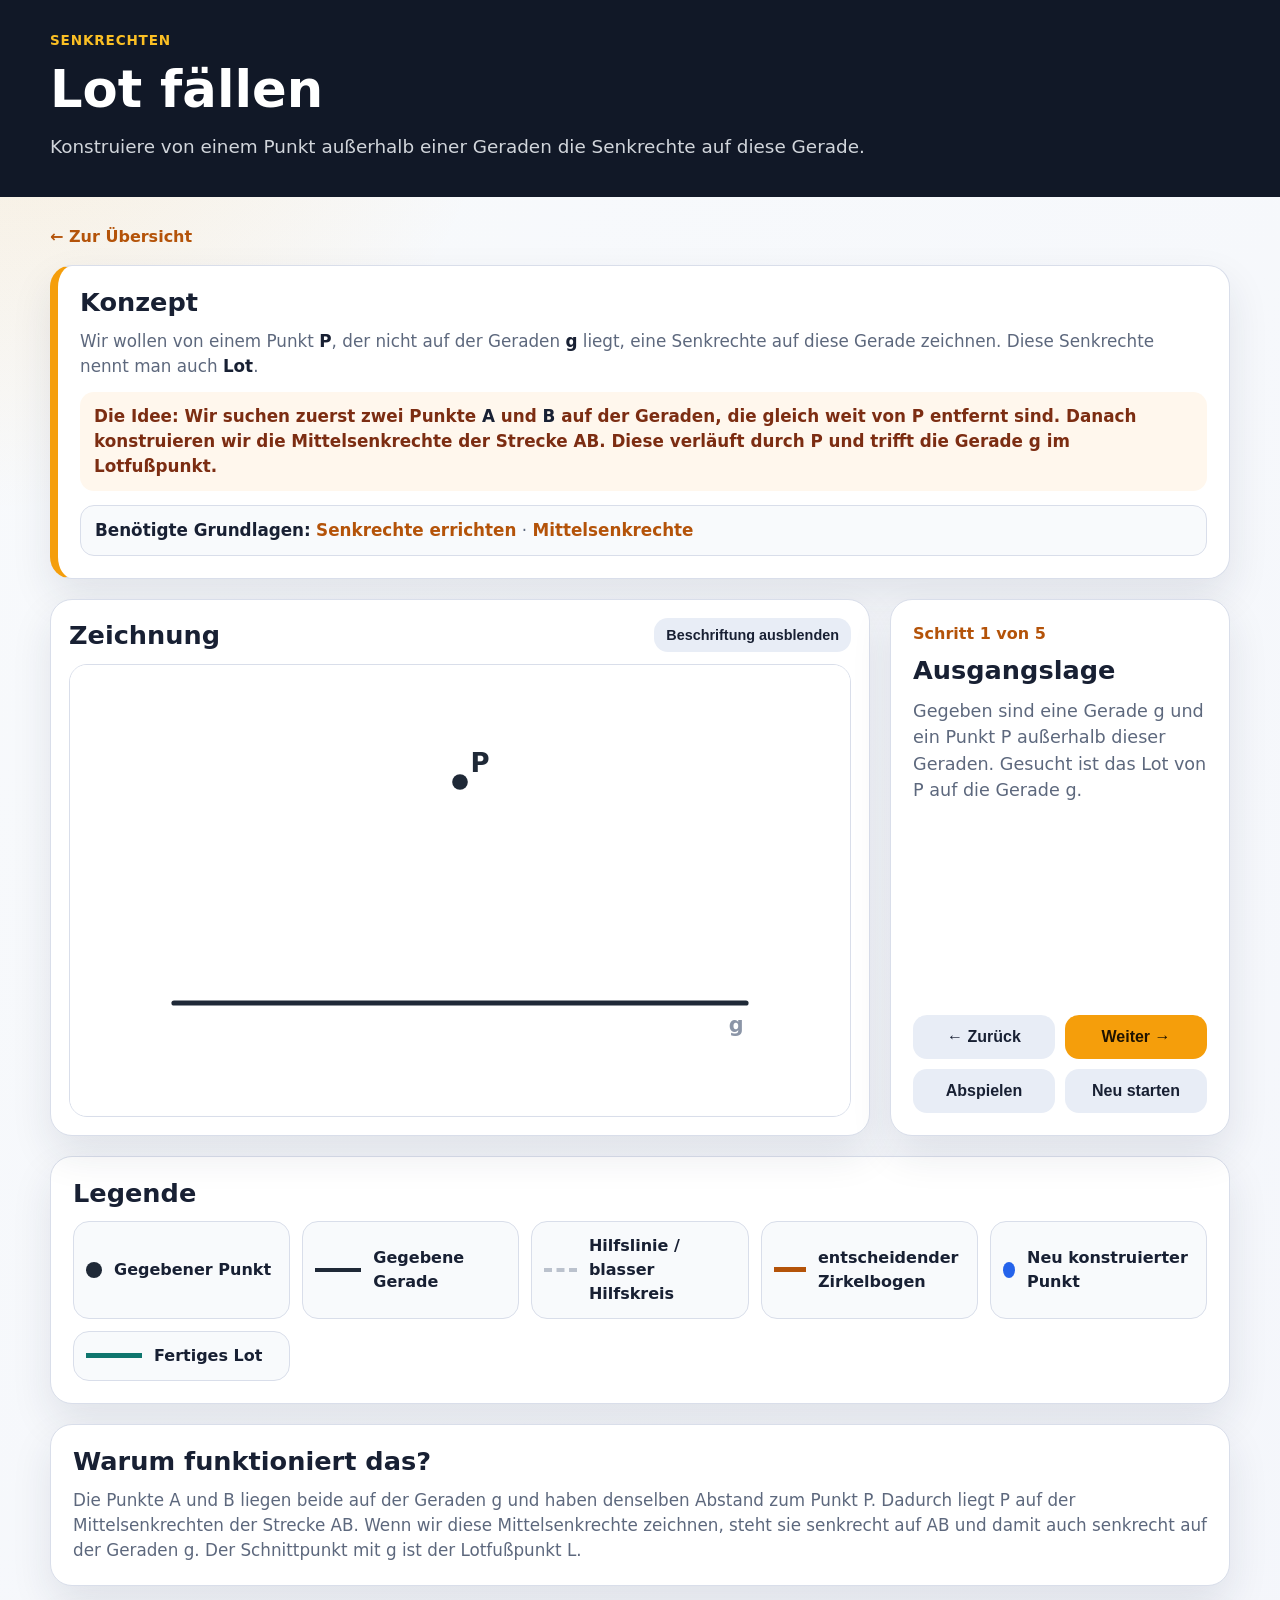
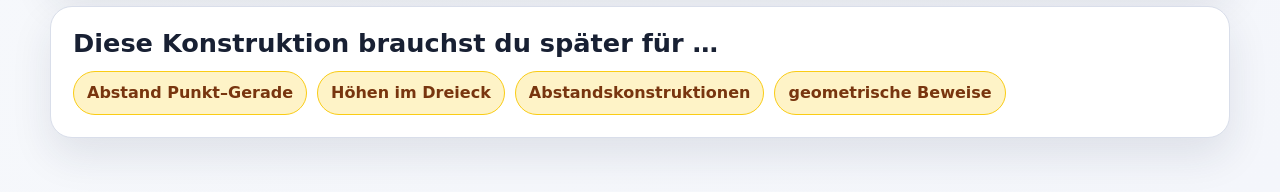
==== konstruktionen/lot-faellen.html @ 26b35b59 "Initial Commit Lernpfad mit den Grundkonstruktionen sowie Konstruktion der Senkrechten" ====
<!doctype html>
<html lang="de">
<head>
  <meta charset="utf-8">
  <meta name="viewport" content="width=device-width, initial-scale=1">
  <title>Lot fällen</title>
  <link rel="stylesheet" href="../css/style.css">
</head>
<body>
  <header class="site-header compact">
    <div class="header-inner">
      <p class="label">Senkrechten</p>
      <h1>Lot fällen</h1>
      <p class="subtitle">
        Konstruiere von einem Punkt außerhalb einer Geraden die Senkrechte auf diese Gerade.
      </p>
    </div>
  </header>

  <main class="page construction-page">
    <nav class="breadcrumb" aria-label="Navigation">
      <a href="../index.html">← Zur Übersicht</a>
    </nav>

    <section class="concept-card">
      <h2>Konzept</h2>
      <p>
        Wir wollen von einem Punkt <strong>P</strong>, der nicht auf der Geraden <strong>g</strong> liegt,
        eine Senkrechte auf diese Gerade zeichnen. Diese Senkrechte nennt man auch <strong>Lot</strong>.
      </p>
      <p class="concept-hint">
        Die Idee: Wir suchen zuerst zwei Punkte <strong>A</strong> und <strong>B</strong> auf der Geraden,
        die gleich weit von P entfernt sind. Danach konstruieren wir die Mittelsenkrechte der Strecke AB.
        Diese verläuft durch P und trifft die Gerade g im Lotfußpunkt.
      </p>

      <div class="prerequisite-box">
        <strong>Benötigte Grundlagen:</strong>
        <a href="senkrechte-errichten.html">Senkrechte errichten</a>
        <span> · </span>
        <a href="mittelsenkrechte.html">Mittelsenkrechte</a>
      </div>
    </section>

    <section class="construction-layout">
      <article class="drawing-card">
        <div class="drawing-topline">
          <h2>Zeichnung</h2>
          <button id="toggleLabels" class="small-button" type="button">Beschriftung ausblenden</button>
        </div>

        <svg id="constructionSvg" viewBox="0 0 900 520" role="img" aria-labelledby="svgTitle svgDesc">
          <title id="svgTitle">Lot fällen</title>
          <desc id="svgDesc">
            Von einem Punkt P außerhalb einer Geraden g wird das Lot auf die Gerade konstruiert.
          </desc>

          <defs>
            <filter id="softGlow" x="-30%" y="-30%" width="160%" height="160%">
              <feGaussianBlur stdDeviation="4" result="blur" />
              <feMerge>
                <feMergeNode in="blur" />
                <feMergeNode in="SourceGraphic" />
              </feMerge>
            </filter>
          </defs>

          <rect x="0" y="0" width="900" height="520" class="svg-background" />

          <!-- =====================================================
               Schritt 1: Ausgangslage
               ===================================================== -->
          <g id="ausgangslage" class="step-element step-1">
            <line x1="120" y1="390" x2="780" y2="390" class="given-line" />
            <circle cx="450" cy="135" r="9" class="given-point" />
            <text x="462" y="124" class="label-text">P</text>
            <text x="760" y="424" class="tool-label">g</text>
          </g>

          <!-- =====================================================
               Schritt 2: Kreis um P schneidet die Gerade in A und B
               Mittelpunkt P = (450|135), Radius = 315
               A = (262|390), B = (638|390)
               Die orangefarbenen Bögen liegen als kurze Ausschnitte
               auf dem Kreis um P.
               ===================================================== -->
          <g id="kreisUmP" class="step-element step-2">
            <circle cx="450" cy="135" r="315" class="helper-circle faint-circle" />

            <!-- kurzer hervorgehobener Kreisbogen direkt neben A -->
            <path d="M363.2 437.8 A315 315 0 0 1 188.9 311.1"
                  class="construction-arc" />

            <!-- kurzer hervorgehobener Kreisbogen direkt neben B -->
            <path d="M711.1 311.1 A315 315 0 0 1 536.8 437.8"
                  class="construction-arc" />

            <circle cx="262" cy="390" r="9" class="new-point" filter="url(#softGlow)" />
            <circle cx="638" cy="390" r="9" class="new-point" filter="url(#softGlow)" />
            <text x="238" y="428" class="label-text new-label">A</text>
            <text x="650" y="428" class="label-text new-label">B</text>
          </g>

          <!-- =====================================================
               Schritt 3: Bogen um A
               Mittelpunkt A = (262|390), Radius ≈ 260.3
               Der orangefarbene Bogen liegt auf dem Kreis um A.
               ===================================================== -->
          <g id="bogenA" class="step-element step-3">
            <circle cx="262" cy="390" r="260.3" class="helper-circle faint-circle" />

            <!-- kurzer hervorgehobener Bogen auf dem Kreis um A,
                 zentriert um den späteren Schnittpunkt C -->
            <path d="M377.1 156.8 A260.3 260.3 0 0 1 500.1 285.2"
                  class="construction-arc" />
          </g>

          <!-- =====================================================
               Schritt 4: Bogen um B und Schnittpunkt C
               Mittelpunkt B = (638|390), Radius ≈ 260.3
               Schnittpunkt C = (450|210)
               ===================================================== -->
          <g id="bogenB" class="step-element step-4">
            <circle cx="638" cy="390" r="260.3" class="helper-circle faint-circle" />

            <!-- kurzer hervorgehobener Bogen auf dem Kreis um B,
                 ebenfalls zentriert um den Schnittpunkt C -->
            <path d="M399.9 285.2 A260.3 260.3 0 0 1 522.9 156.8"
                  class="construction-arc" />

            <!-- korrigierter Schnittpunkt der beiden Kreise -->
            <circle cx="450" cy="210" r="10" class="new-point" filter="url(#softGlow)" />
            <text x="462" y="210" class="label-text new-label">C</text>
          </g>

          <!-- =====================================================
               Schritt 5: Lot zeichnen
               Die fertige Gerade durch P und C trifft g im Lotfußpunkt L.
               ===================================================== -->
          <g id="lot" class="step-element step-5">
            <line x1="450" y1="90" x2="450" y2="430" class="result-line" />
            <circle cx="450" cy="390" r="10" class="result-point" filter="url(#softGlow)" />
            <text x="462" y="430" class="label-text new-label">L</text>
            <text x="466" y="92" class="result-label text-large">Lot</text>
          </g>
        </svg>
      </article>

      <aside class="step-card">
        <p id="stepCounter" class="step-counter">Schritt 1 von 5</p>
        <h2 id="stepTitle">Ausgangslage</h2>
        <p id="stepText"></p>

        <div class="button-row">
          <button id="prevStep" type="button">← Zurück</button>
          <button id="nextStep" type="button" class="primary-button">Weiter →</button>
        </div>
        <div class="button-row">
          <button id="playSteps" type="button">Abspielen</button>
          <button id="resetSteps" type="button">Neu starten</button>
        </div>
      </aside>
    </section>

    <section class="legend-card" aria-label="Legende der Konstruktion">
      <h2>Legende</h2>
      <div class="legend-grid">
        <div class="legend-item">
          <span class="sample-point given"></span>
          <span>Gegebener Punkt</span>
        </div>
        <div class="legend-item">
          <span class="sample-line given"></span>
          <span>Gegebene Gerade</span>
        </div>
        <div class="legend-item">
          <span class="sample-line helper"></span>
          <span>Hilfslinie / blasser Hilfskreis</span>
        </div>
        <div class="legend-item">
          <span class="sample-line arc"></span>
          <span>entscheidender Zirkelbogen</span>
        </div>
        <div class="legend-item">
          <span class="sample-point new"></span>
          <span>Neu konstruierter Punkt</span>
        </div>
        <div class="legend-item">
          <span class="sample-line result"></span>
          <span>Fertiges Lot</span>
        </div>
      </div>
    </section>

    <section class="info-card">
      <h2>Warum funktioniert das?</h2>
      <p>
        Die Punkte A und B liegen beide auf der Geraden g und haben denselben Abstand zum Punkt P.
        Dadurch liegt P auf der Mittelsenkrechten der Strecke AB. Wenn wir diese Mittelsenkrechte zeichnen,
        steht sie senkrecht auf AB und damit auch senkrecht auf der Geraden g.
        Der Schnittpunkt mit g ist der Lotfußpunkt L.
      </p>
    </section>

    <section class="info-card links-card">
      <h2>Diese Konstruktion brauchst du später für …</h2>
      <div class="link-tags">
        <span>Abstand Punkt–Gerade</span>
        <span>Höhen im Dreieck</span>
        <span>Abstandskonstruktionen</span>
        <span>geometrische Beweise</span>
      </div>
    </section>
  </main>

  <script src="../js/lot-faellen.js"></script>
</body>
</html>
---- css/style.css ----
:root {
  --bg: #f4f6fb;
  --card: #ffffff;
  --ink: #182033;
  --muted: #5d687d;
  --line: #1f2937;
  --helper: #8b95a7;
  --accent: #f59e0b;
  --accent-dark: #b45309;
  --result: #0f766e;
  --new: #2563eb;
  --border: #d9deea;
  --shadow: 0 18px 40px rgba(27, 39, 69, 0.10);
}

* {
  box-sizing: border-box;
}

body {
  margin: 0;
  font-family: system-ui, -apple-system, BlinkMacSystemFont, "Segoe UI", sans-serif;
  color: var(--ink);
  background:
    radial-gradient(circle at top left, rgba(245, 158, 11, 0.14), transparent 32rem),
    linear-gradient(135deg, #f8fafc, var(--bg));
  line-height: 1.5;
}

.site-header {
  background: #111827;
  color: white;
  padding: 46px 20px 52px;
}

.site-header.compact {
  padding: 30px 20px 36px;
}

.header-inner,
.page {
  width: min(1180px, calc(100vw - 32px));
  margin: 0 auto;
}

.label {
  margin: 0 0 10px;
  color: #fbbf24;
  font-weight: 800;
  letter-spacing: 0.06em;
  text-transform: uppercase;
  font-size: 0.85rem;
}

h1,
h2,
h3 {
  line-height: 1.15;
}

h1 {
  margin: 0;
  font-size: clamp(2rem, 4vw, 4rem);
}

h2 {
  margin: 0 0 12px;
  font-size: clamp(1.25rem, 2vw, 1.7rem);
}

h3 {
  margin: 0 0 8px;
  font-size: 1.25rem;
}

.subtitle {
  margin: 14px 0 0;
  max-width: 850px;
  color: #d1d5db;
  font-size: 1.15rem;
}

.page {
  padding: 28px 0 54px;
}

.intro-card,
.concept-card,
.construction-card,
.drawing-card,
.step-card,
.legend-card,
.info-card {
  background: var(--card);
  border: 1px solid var(--border);
  border-radius: 22px;
  box-shadow: var(--shadow);
}

.intro-card,
.concept-card,
.legend-card,
.info-card {
  padding: 22px;
}

.intro-card {
  margin-bottom: 22px;
}

.intro-card p,
.info-card p,
.concept-card p {
  margin: 0;
  color: var(--muted);
  font-size: 1.05rem;
}

.concept-card {
  margin-bottom: 20px;
  border-left: 8px solid var(--accent);
}

.concept-card strong {
  color: var(--ink);
}

.concept-hint {
  margin-top: 12px !important;
  padding: 12px 14px;
  border-radius: 14px;
  background: #fff7ed;
  color: #7c2d12 !important;
  font-weight: 700;
}
.prerequisite-box {
  margin-top: 14px;
  padding: 12px 14px;
  border-radius: 14px;
  background: #f8fafc;
  border: 1px solid var(--border);
  color: var(--muted);
  font-size: 1.05rem;
}

.prerequisite-box strong {
  color: var(--ink);
}

.prerequisite-box a {
  color: var(--accent-dark);
  font-weight: 800;
  text-decoration: none;
}

.prerequisite-box a:hover {
  text-decoration: underline;
}

.grid.cards {
  display: grid;
  grid-template-columns: repeat(auto-fit, minmax(260px, 1fr));
  gap: 18px;
}

.construction-card {
  display: grid;
  grid-template-columns: 120px 1fr;
  gap: 16px;
  padding: 18px;
  min-height: 180px;
  color: inherit;
  text-decoration: none;
  transition: transform 0.15s ease, box-shadow 0.15s ease;
}

.construction-card.active:hover {
  transform: translateY(-3px);
  box-shadow: 0 24px 44px rgba(27, 39, 69, 0.14);
}

.construction-card.disabled {
  opacity: 0.62;
}

.construction-card p {
  margin: 0 0 12px;
  color: var(--muted);
}

.construction-card span {
  color: var(--accent-dark);
  font-weight: 800;
}

.card-icon {
  background: #f8fafc;
  border-radius: 18px;
  display: grid;
  place-items: center;
}

.card-icon svg {
  width: 100%;
  height: 120px;
}

.svg-given {
  stroke: var(--line);
  stroke-width: 6;
  fill: none;
  stroke-linecap: round;
}

.svg-helper {
  stroke: var(--helper);
  stroke-width: 4;
  fill: none;
  stroke-dasharray: 9 9;
}

.svg-result {
  stroke: var(--result);
  stroke-width: 6;
  fill: none;
  stroke-linecap: round;
}

.svg-point {
  fill: var(--line);
}

.svg-point-new {
  fill: var(--new);
}

/* =========================================================
   ÜBERSICHT ALS VERTIKALER LERNPFAD
   ========================================================= */

.learning-path {
  display: grid;
  gap: 24px;
}

.path-group {
  position: relative;
  display: grid;
  gap: 14px;
}

.path-group::before {
  content: "";
  position: absolute;
  left: 28px;
  top: 68px;
  bottom: -12px;
  width: 3px;
  border-radius: 999px;
  background: linear-gradient(var(--border), rgba(217, 222, 234, 0));
}

.path-group:last-child::before {
  display: none;
}

.path-group-header {
  display: grid;
  grid-template-columns: 58px 1fr;
  gap: 16px;
  align-items: center;
}

.path-group-header h2 {
  margin: 0 0 5px;
}

.path-group-header p {
  margin: 0;
  color: var(--muted);
}

.path-level {
  width: 58px;
  height: 58px;
  border-radius: 50%;
  display: grid;
  place-items: center;
  background: #111827;
  color: #fbbf24;
  font-weight: 900;
  font-size: 1.35rem;
  box-shadow: var(--shadow);
  z-index: 1;
}

.path-card {
  margin-left: 74px;
  min-height: 150px;
  grid-template-columns: 150px 1fr;
}

.path-card .card-icon svg {
  height: 112px;
}

@media (max-width: 700px) {
  .path-group::before {
    left: 22px;
  }

  .path-group-header {
    grid-template-columns: 46px 1fr;
  }

  .path-level {
    width: 46px;
    height: 46px;
    font-size: 1.1rem;
  }

  .path-card {
    margin-left: 0;
    grid-template-columns: 110px 1fr;
  }
}

@media (max-width: 520px) {
  .path-card {
    grid-template-columns: 1fr;
  }
}

/* =========================================================
   KONSTRUKTIONSSEITEN
   ========================================================= */

.breadcrumb {
  margin-bottom: 16px;
}

.breadcrumb a {
  color: var(--accent-dark);
  font-weight: 800;
  text-decoration: none;
}

.construction-layout {
  display: grid;
  grid-template-columns: minmax(0, 1fr) 340px;
  gap: 20px;
  align-items: stretch;
}

.drawing-card {
  padding: 18px;
}

.drawing-topline {
  display: flex;
  justify-content: space-between;
  align-items: center;
  gap: 16px;
  margin-bottom: 12px;
}

.drawing-topline h2 {
  margin: 0;
}

svg#constructionSvg {
  width: 100%;
  height: auto;
  display: block;
  border: 1px solid var(--border);
  border-radius: 18px;
  background: #fdfefe;
}

.svg-background {
  fill: #ffffff;
}

.given-line {
  stroke: var(--line);
  stroke-width: 6;
  stroke-linecap: round;
}

.given-point {
  fill: var(--line);
}

.helper-circle,
.radius-line {
  stroke: var(--helper);
  stroke-width: 3.4;
  fill: none;
  stroke-dasharray: 12 10;
  stroke-linecap: round;
}

.faint-circle {
  opacity: 0.28;
}

.construction-arc {
  stroke: var(--accent-dark);
  stroke-width: 7;
  fill: none;
  stroke-linecap: round;
}

.hidden-arc {
  stroke: var(--helper);
  stroke-width: 2.5;
  stroke-dasharray: 10 12;
  opacity: 0.18;
}

.radius-line {
  opacity: 0.45;
}

.new-point {
  fill: var(--new);
}

.result-line {
  stroke: var(--result);
  stroke-width: 7;
  stroke-linecap: round;
}

.result-point {
  fill: var(--result);
}

.label-text {
  font-size: 30px;
  font-weight: 800;
  fill: var(--line);
}

.tool-label {
  font-size: 24px;
  font-weight: 700;
  fill: var(--helper);
}

.new-label {
  fill: var(--new);
}

.result-label {
  fill: var(--result);
  font-weight: 800;
}

.text-large {
  font-size: 26px;
}

.step-element {
  opacity: 0;
  transition: opacity 0.35s ease;
}

.step-element.visible {
  opacity: 1;
}

.step-element.active .helper-circle,
.step-element.active .radius-line,
.step-element.active .result-line,
.step-element.active .given-line {
  filter: drop-shadow(0 0 4px rgba(245, 158, 11, 0.65));
}

/* =========================================================
   SCHRITTBOX UND BUTTONS
   ========================================================= */

.step-card {
  padding: 22px;
  display: flex;
  flex-direction: column;
  justify-content: flex-start;
  min-height: 100%;
}

.step-counter {
  margin: 0 0 10px;
  color: var(--accent-dark);
  font-weight: 900;
}

#stepText {
  color: var(--muted);
  font-size: 1.1rem;
  margin: 0 0 22px;
}

button {
  border: 0;
  border-radius: 14px;
  padding: 13px 16px;
  background: #e8edf6;
  color: var(--ink);
  font-weight: 800;
  font-size: 1rem;
  cursor: pointer;
}

button:hover {
  background: #dce4f1;
}

button:focus {
  outline: 3px solid rgba(245, 158, 11, 0.45);
  outline-offset: 2px;
}

.primary-button {
  background: var(--accent);
  color: #1f1300;
}

.primary-button:hover {
  background: #fbbf24;
}

.small-button {
  padding: 9px 12px;
  font-size: 0.9rem;
}

.button-row {
  display: grid;
  grid-template-columns: 1fr 1fr;
  gap: 10px;
  margin-top: 10px;
}

/* Die erste Button-Zeile klebt am unteren Rand der Schrittbox.
   Dadurch springen die Buttons nicht mehr bei unterschiedlich langen Texten. */
.step-card .button-row:first-of-type {
  margin-top: auto;
  padding-top: 18px;
}

/* =========================================================
   LEGENDE UND INFOKARTEN
   ========================================================= */

.legend-card {
  margin-top: 20px;
}

.legend-grid {
  display: grid;
  grid-template-columns: repeat(auto-fit, minmax(210px, 1fr));
  gap: 12px;
}

.legend-item {
  display: flex;
  align-items: center;
  gap: 12px;
  padding: 12px;
  border: 1px solid var(--border);
  border-radius: 16px;
  background: #f8fafc;
  font-weight: 700;
}

.sample-line {
  width: 56px;
  height: 0;
  border-top: 4px solid var(--line);
  display: inline-block;
}

.sample-line.helper {
  border-top-color: var(--helper);
  border-top-style: dashed;
  opacity: 0.55;
}

.sample-line.arc {
  border-top-color: var(--accent-dark);
  border-top-width: 5px;
}

.sample-line.result {
  border-top-color: var(--result);
  border-top-width: 5px;
}

.sample-point {
  width: 16px;
  height: 16px;
  border-radius: 50%;
  display: inline-block;
  background: var(--line);
}

.sample-point.new {
  background: var(--new);
}

.sample-point.given {
  background: var(--line);
}

.info-card {
  margin-top: 20px;
}

.link-tags {
  display: flex;
  flex-wrap: wrap;
  gap: 10px;
}

.link-tags span {
  background: #fef3c7;
  border: 1px solid #facc15;
  color: #78350f;
  border-radius: 999px;
  padding: 9px 13px;
  font-weight: 800;
}

.labels-hidden .label-text,
.labels-hidden .tool-label,
.labels-hidden .result-label {
  display: none;
}

/* =========================================================
   RESPONSIVE ANPASSUNGEN
   ========================================================= */

@media (max-width: 950px) {
  .construction-layout {
    grid-template-columns: 1fr;
  }

  .construction-card {
    grid-template-columns: 96px 1fr;
  }
}

@media (max-width: 560px) {
  .drawing-topline {
    align-items: flex-start;
    flex-direction: column;
  }

  .button-row {
    grid-template-columns: 1fr;
  }

  .construction-card {
    grid-template-columns: 1fr;
  }

  .card-icon svg {
    height: 100px;
  }
}
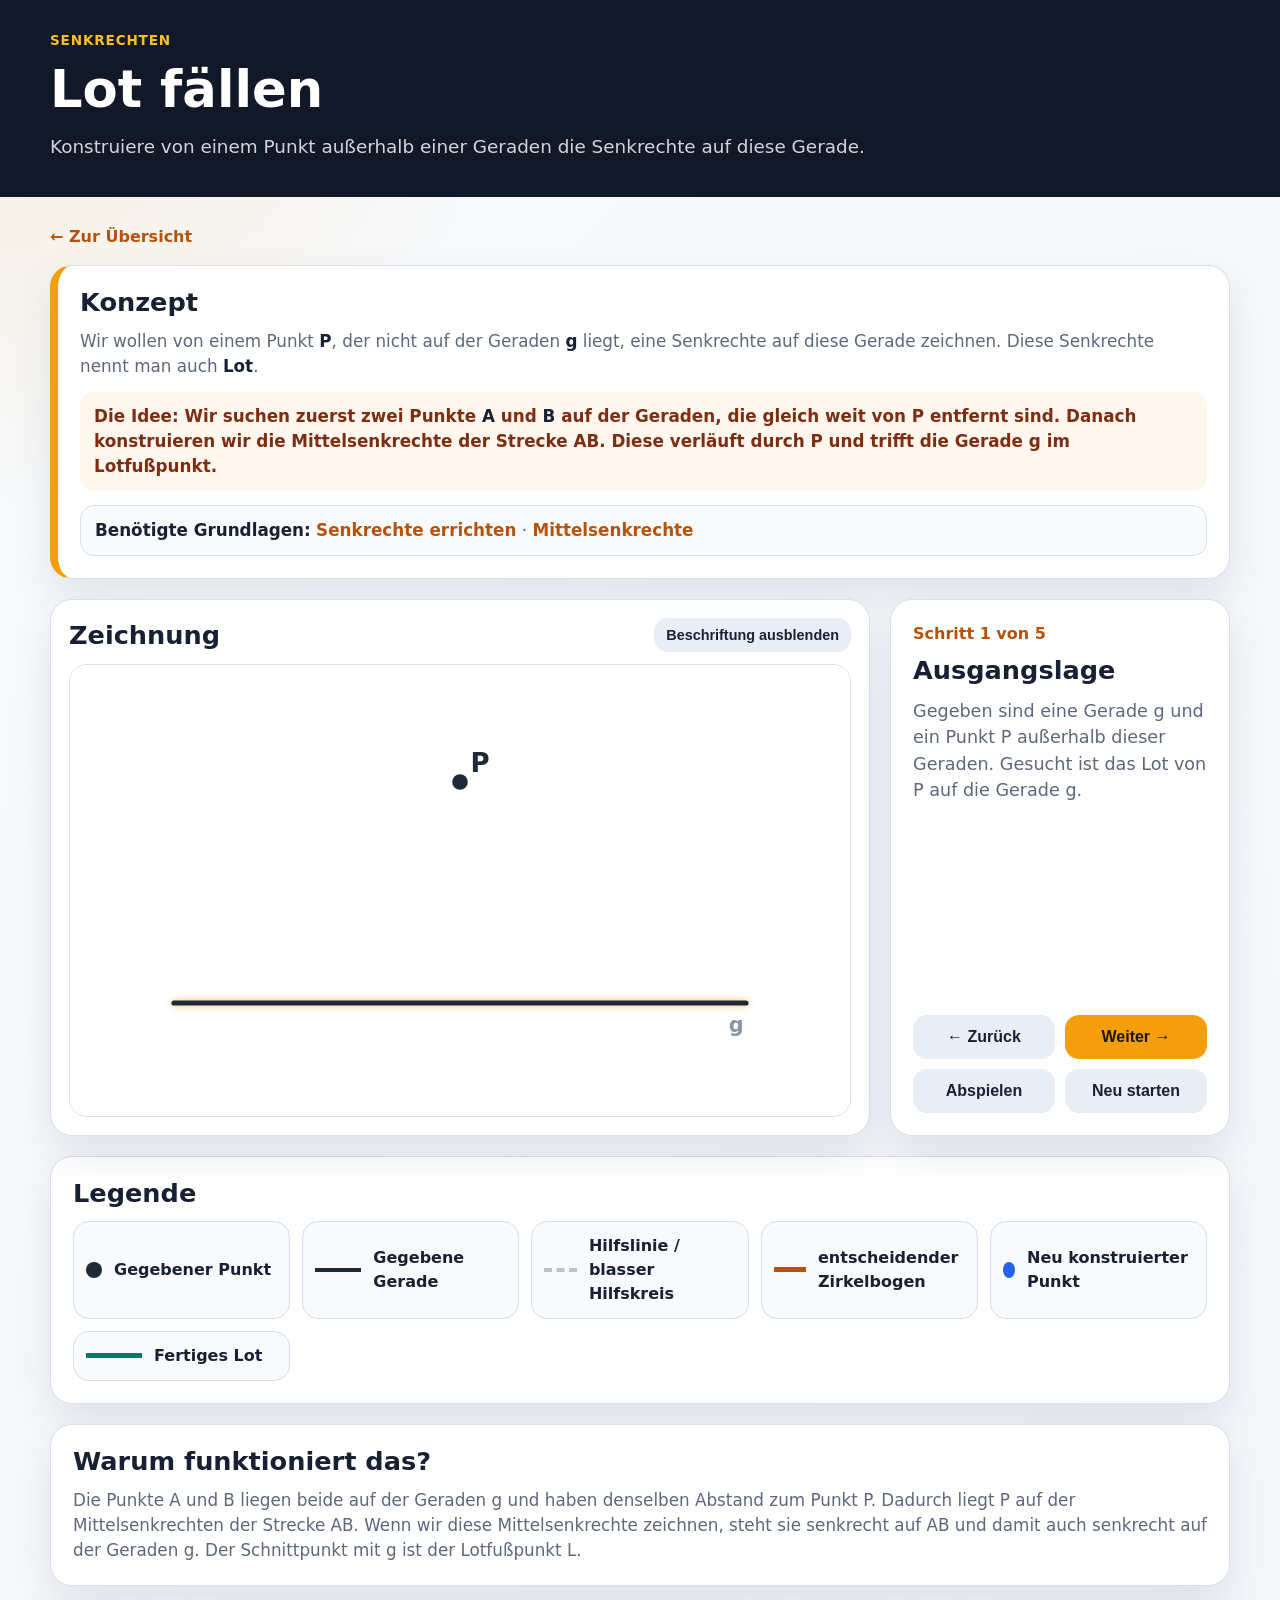
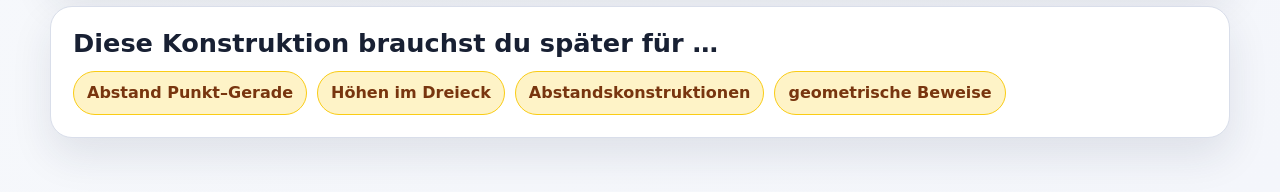
==== commit 696a7ad0: "refactor: load shared construction player for dropped perpendicular page" ====
--- a/konstruktionen/lot-faellen.html
+++ b/konstruktionen/lot-faellen.html
@@ -213,6 +213,7 @@
     </section>
   </main>
 
+  <script src="../js/construction-player.js"></script>
   <script src="../js/lot-faellen.js"></script>
 </body>
-</html>+</html>
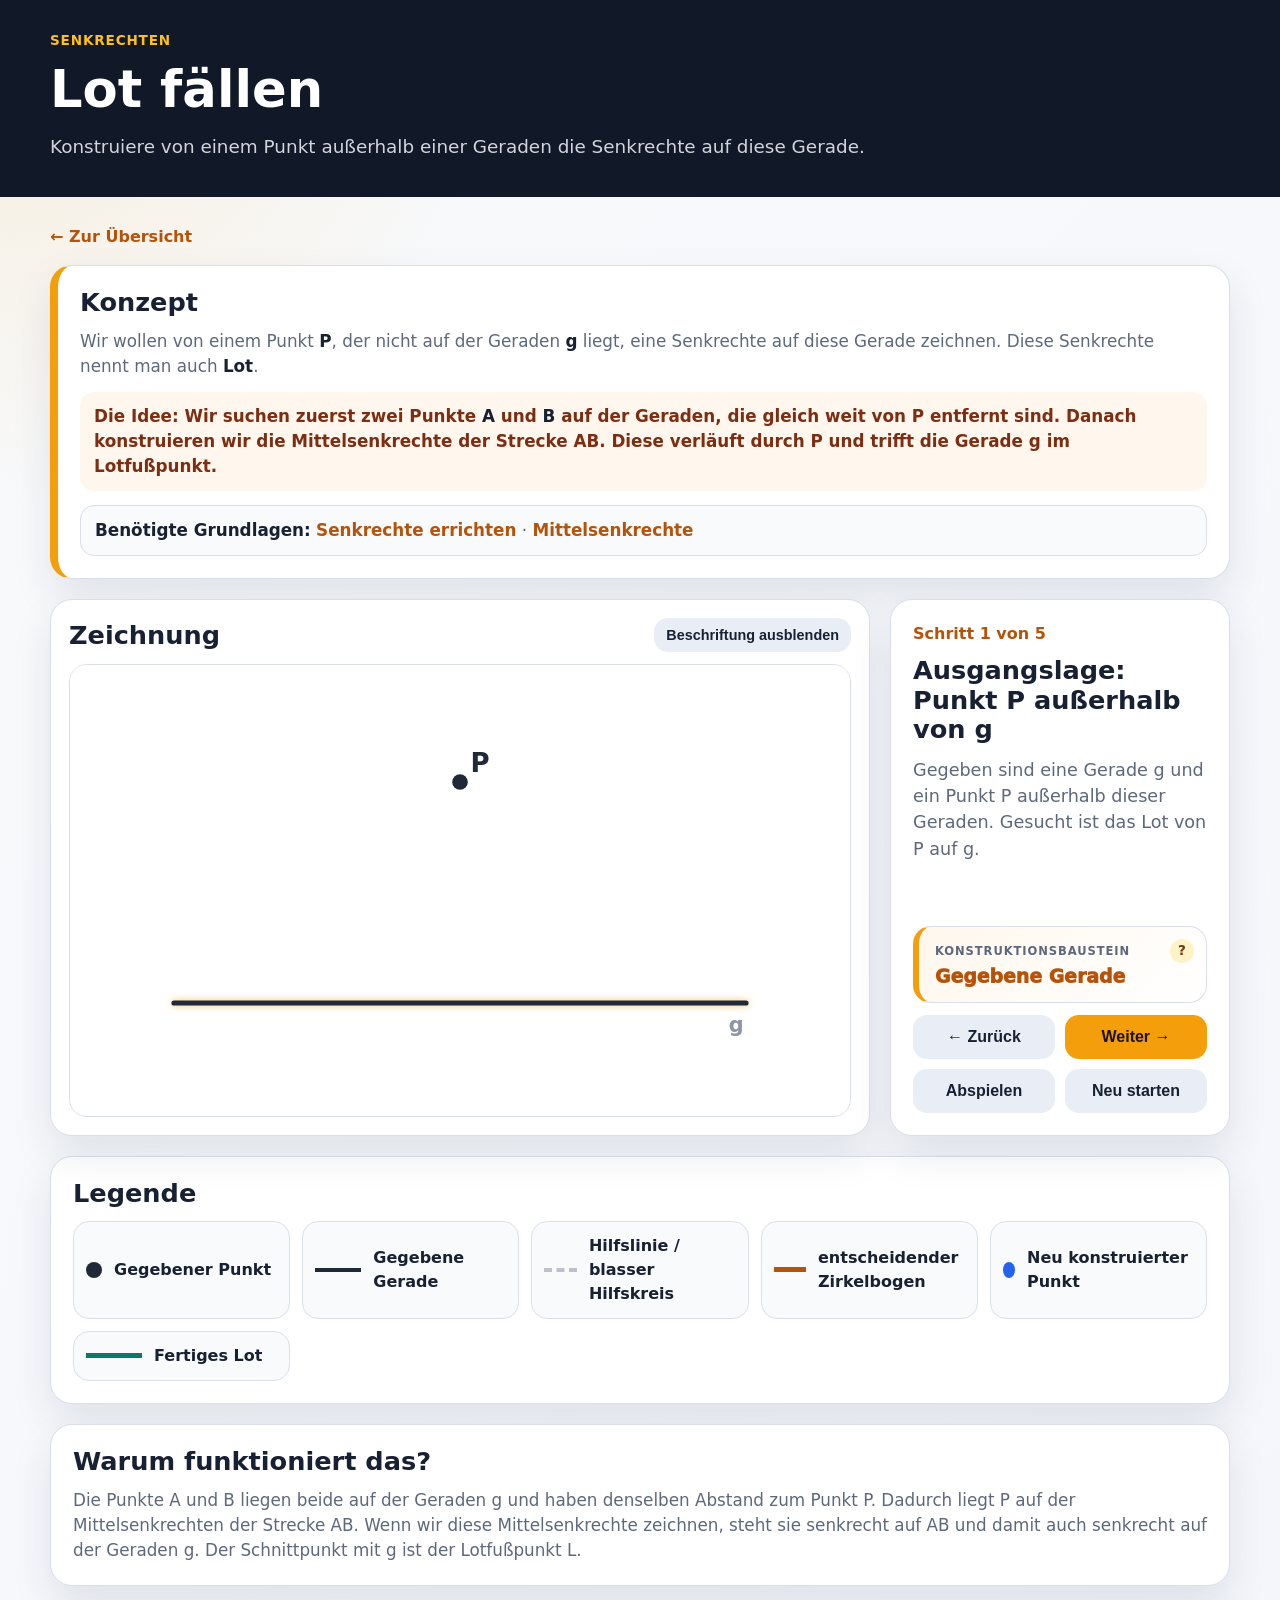
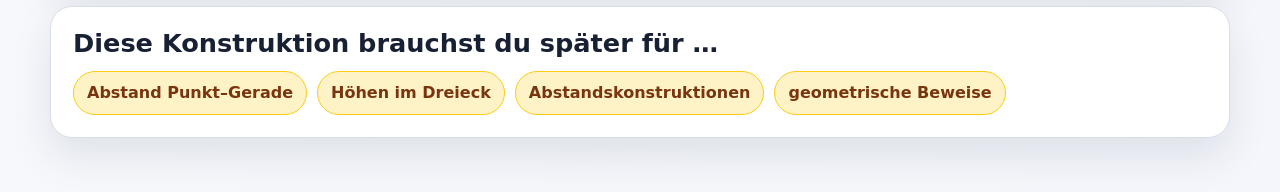
==== commit 581552f9: "refactor: refine perpendicular drop construction arcs" ====
--- a/konstruktionen/lot-faellen.html
+++ b/konstruktionen/lot-faellen.html
@@ -81,19 +81,19 @@
                Schritt 2: Kreis um P schneidet die Gerade in A und B
                Mittelpunkt P = (450|135), Radius = 315
                A = (262|390), B = (638|390)
-               Die orangefarbenen Bögen liegen als kurze Ausschnitte
-               auf dem Kreis um P.
                ===================================================== -->
           <g id="kreisUmP" class="step-element step-2">
-            <circle cx="450" cy="135" r="315" class="helper-circle faint-circle" />
-
-            <!-- kurzer hervorgehobener Kreisbogen direkt neben A -->
-            <path d="M363.2 437.8 A315 315 0 0 1 188.9 311.1"
-                  class="construction-arc" />
-
-            <!-- kurzer hervorgehobener Kreisbogen direkt neben B -->
-            <path d="M711.1 311.1 A315 315 0 0 1 536.8 437.8"
-                  class="construction-arc" />
+            <!-- Kreis um P mit zwei Fokusstellen bei A und B -->
+            <path d="M188.9 311.1 A315 315 0 0 1 245.8 389.6" class="helper-circle" opacity="0.10" />
+            <path d="M245.8 389.6 A315 315 0 0 1 363.2 437.8" class="helper-circle" opacity="0.22" />
+            <path d="M536.8 437.8 A315 315 0 0 1 654.2 389.6" class="helper-circle" opacity="0.22" />
+            <path d="M654.2 389.6 A315 315 0 0 1 711.1 311.1" class="helper-circle" opacity="0.10" />
+            <path d="M363.2 437.8 A315 315 0 0 1 536.8 437.8" class="helper-circle" opacity="0.045" />
+            <path d="M711.1 311.1 A315 315 0 1 1 188.9 311.1" class="helper-circle" opacity="0.035" />
+
+            <!-- kurze hervorgehobene Kreisbögen direkt bei A und B -->
+            <path d="M363.2 437.8 A315 315 0 0 1 188.9 311.1" class="construction-arc" />
+            <path d="M711.1 311.1 A315 315 0 0 1 536.8 437.8" class="construction-arc" />
 
             <circle cx="262" cy="390" r="9" class="new-point" filter="url(#softGlow)" />
             <circle cx="638" cy="390" r="9" class="new-point" filter="url(#softGlow)" />
@@ -104,15 +104,16 @@
           <!-- =====================================================
                Schritt 3: Bogen um A
                Mittelpunkt A = (262|390), Radius ≈ 260.3
-               Der orangefarbene Bogen liegt auf dem Kreis um A.
                ===================================================== -->
           <g id="bogenA" class="step-element step-3">
-            <circle cx="262" cy="390" r="260.3" class="helper-circle faint-circle" />
-
-            <!-- kurzer hervorgehobener Bogen auf dem Kreis um A,
-                 zentriert um den späteren Schnittpunkt C -->
-            <path d="M377.1 156.8 A260.3 260.3 0 0 1 500.1 285.2"
-                  class="construction-arc" />
+            <!-- Fokusbogen-Struktur um den späteren Schnittpunkt C -->
+            <path d="M317.9 135.8 A260.3 260.3 0 0 1 377.1 156.8" class="helper-circle" opacity="0.08" />
+            <path d="M377.1 156.8 A260.3 260.3 0 0 1 438.4 211.7" class="helper-circle" opacity="0.20" />
+            <path d="M438.4 211.7 A260.3 260.3 0 0 1 500.1 285.2" class="helper-circle" opacity="0.20" />
+            <path d="M500.1 285.2 A260.3 260.3 0 0 1 522.1 342.3" class="helper-circle" opacity="0.08" />
+            <path d="M522.1 342.3 A260.3 260.3 0 1 1 317.9 135.8" class="helper-circle" opacity="0.035" />
+
+            <path d="M377.1 156.8 A260.3 260.3 0 0 1 500.1 285.2" class="construction-arc" />
           </g>
 
           <!-- =====================================================
@@ -121,14 +122,15 @@
                Schnittpunkt C = (450|210)
                ===================================================== -->
           <g id="bogenB" class="step-element step-4">
-            <circle cx="638" cy="390" r="260.3" class="helper-circle faint-circle" />
-
-            <!-- kurzer hervorgehobener Bogen auf dem Kreis um B,
-                 ebenfalls zentriert um den Schnittpunkt C -->
-            <path d="M399.9 285.2 A260.3 260.3 0 0 1 522.9 156.8"
-                  class="construction-arc" />
-
-            <!-- korrigierter Schnittpunkt der beiden Kreise -->
+            <!-- Fokusbogen-Struktur um den Schnittpunkt C -->
+            <path d="M377.9 342.3 A260.3 260.3 0 0 1 399.9 285.2" class="helper-circle" opacity="0.08" />
+            <path d="M399.9 285.2 A260.3 260.3 0 0 1 461.6 211.7" class="helper-circle" opacity="0.20" />
+            <path d="M461.6 211.7 A260.3 260.3 0 0 1 522.9 156.8" class="helper-circle" opacity="0.20" />
+            <path d="M522.9 156.8 A260.3 260.3 0 0 1 582.1 135.8" class="helper-circle" opacity="0.08" />
+            <path d="M582.1 135.8 A260.3 260.3 0 1 1 377.9 342.3" class="helper-circle" opacity="0.035" />
+
+            <path d="M399.9 285.2 A260.3 260.3 0 0 1 522.9 156.8" class="construction-arc" />
+
             <circle cx="450" cy="210" r="10" class="new-point" filter="url(#softGlow)" />
             <text x="462" y="210" class="label-text new-label">C</text>
           </g>
@@ -141,7 +143,10 @@
             <line x1="450" y1="90" x2="450" y2="430" class="result-line" />
             <circle cx="450" cy="390" r="10" class="result-point" filter="url(#softGlow)" />
             <text x="462" y="430" class="label-text new-label">L</text>
-            <text x="466" y="92" class="result-label text-large">Lot</text>
+
+            <!-- rechter Winkel am Lotfußpunkt -->
+            <path d="M450 390 L450 365 L475 365 L475 390" class="result-line" fill="none" />
+            <circle cx="463" cy="377" r="3" class="result-point" />
           </g>
         </svg>
       </article>
@@ -213,7 +218,8 @@
     </section>
   </main>
 
+  <script src="../js/action-types.js"></script>
   <script src="../js/construction-player.js"></script>
   <script src="../js/lot-faellen.js"></script>
 </body>
-</html>
+</html>
